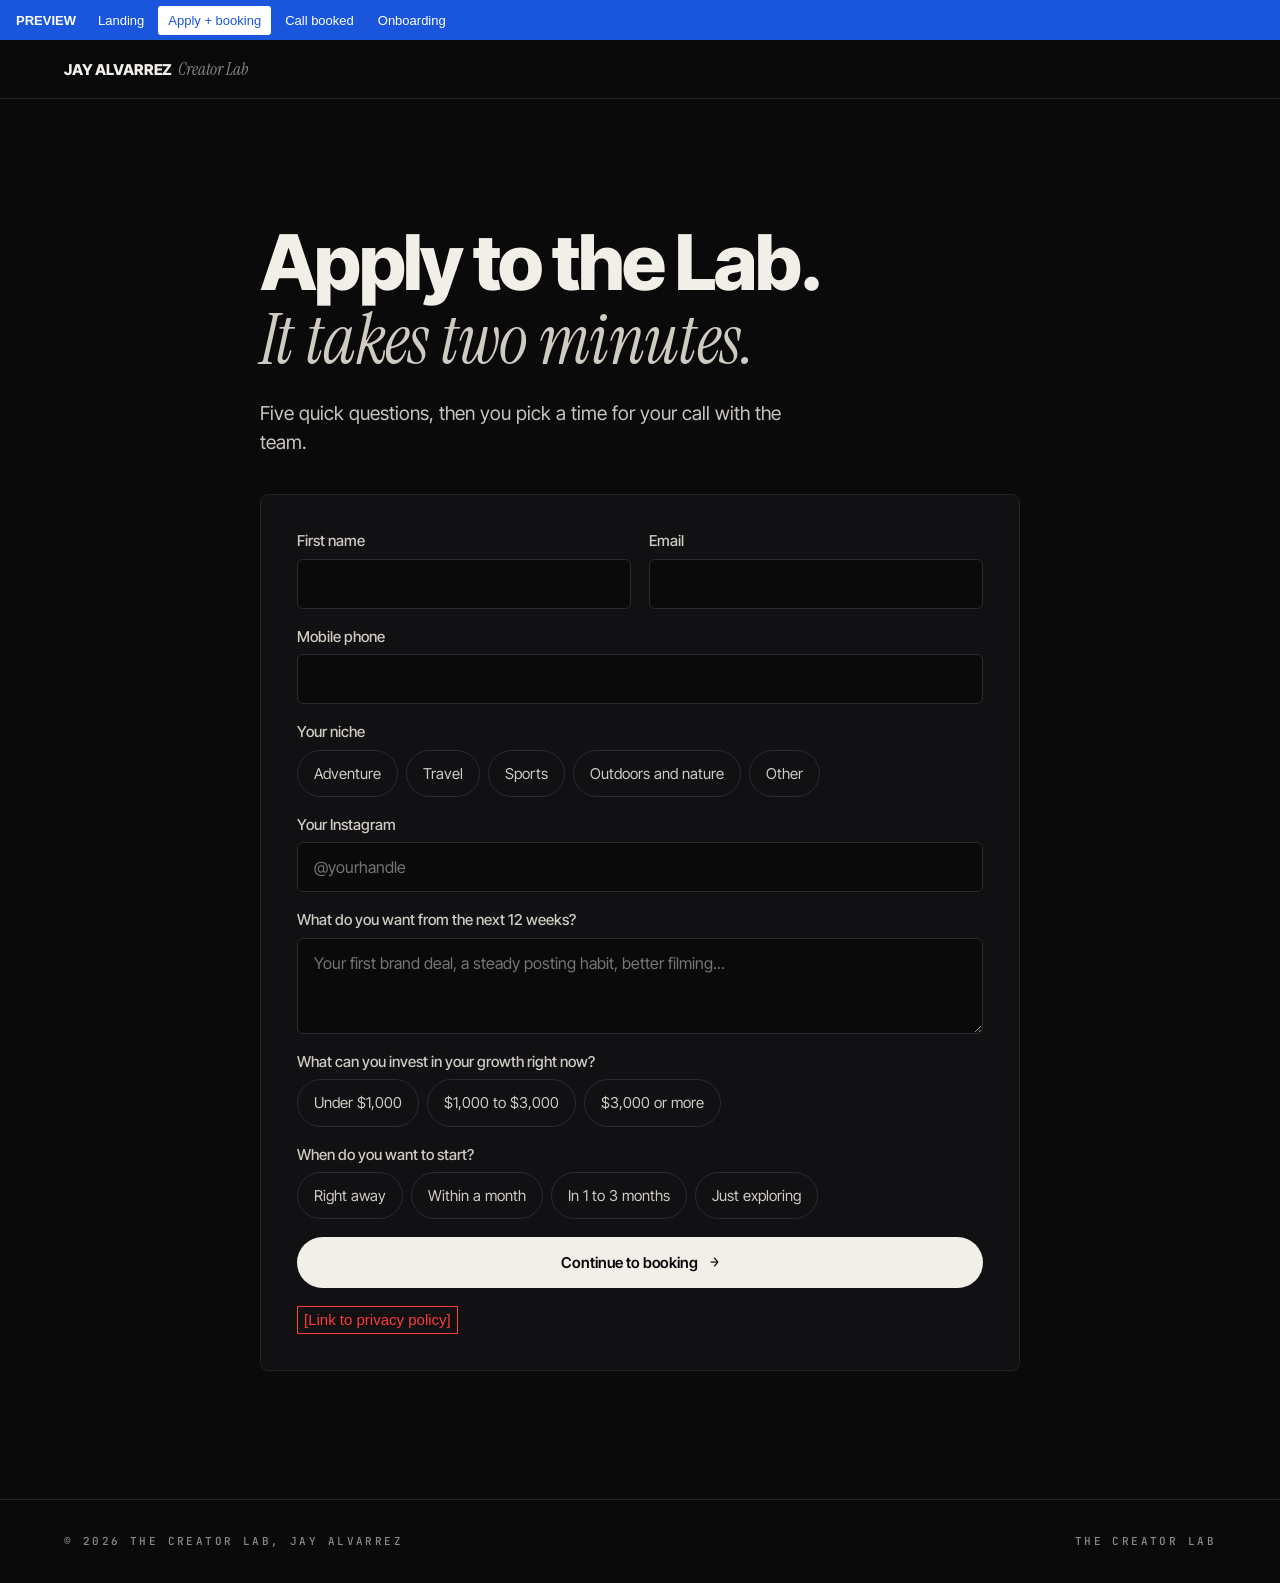
==== apply.html @ c224b02a "Remove stats, eyebrow labels, dot separators and default negations Co-Authored-By: Claude Opus 5.5 <" ====
<!doctype html>
<html lang="en">
<head>
<meta charset="utf-8">
<meta name="viewport" content="width=device-width, initial-scale=1">
<title>Apply to the Creator Lab</title>
<meta name="description" content="Apply to the Creator Lab, Jay Alvarrez's 12-week coached program, and book your call.">
<link rel="preconnect" href="https://fonts.googleapis.com">
<link rel="preconnect" href="https://fonts.gstatic.com" crossorigin>
<link href="https://fonts.googleapis.com/css2?family=Inter+Tight:wght@400;500;600;800&family=Instrument+Serif:ital@0;1&family=JetBrains+Mono:wght@400;500&display=swap" rel="stylesheet">
<link rel="stylesheet" href="styles.css">
</head>
<body>

<nav><a href="index.html" class="brand">JAY ALVARREZ<span>Creator Lab</span></a></nav>

<section style="border:0">
  <div class="narrow">

    <div id="step1">
      <h1>Apply to the Lab.<span class="it">It takes two minutes.</span></h1>
      <p class="lead" style="margin:24px 0 36px">Five quick questions, then you pick a time for your call with the team.</p>
      <!-- TODO GoHighLevel: replace with the GHL survey/form. On submit, GHL should show its calendar (step 2). -->
      <form class="form" id="app">
        <div class="row2">
          <label class="field"><span>First name</span><input name="first_name" required autocomplete="given-name"></label>
          <label class="field"><span>Email</span><input type="email" name="email" required autocomplete="email"></label>
        </div>
        <label class="field"><span>Mobile phone</span><input type="tel" name="phone" required autocomplete="tel"></label>
        <div class="field"><span>Your niche</span>
          <div class="choices">
            <label><input type="radio" name="niche" value="adventure" required><span>Adventure</span></label>
            <label><input type="radio" name="niche" value="travel"><span>Travel</span></label>
            <label><input type="radio" name="niche" value="sports"><span>Sports</span></label>
            <label><input type="radio" name="niche" value="outdoors"><span>Outdoors and nature</span></label>
            <label><input type="radio" name="niche" value="other"><span>Other</span></label>
          </div>
        </div>
        <label class="field"><span>Your Instagram</span><input name="instagram" required placeholder="@yourhandle"></label>
        <label class="field"><span>What do you want from the next 12 weeks?</span><textarea name="goal" required placeholder="Your first brand deal, a steady posting habit, better filming..."></textarea></label>
        <div class="field"><span>What can you invest in your growth right now?</span>
          <div class="choices">
            <!-- ponytail: ranges are placeholders, set them once the Lab price is final -->
            <label><input type="radio" name="budget" value="under-1000" required><span>Under $1,000</span></label>
            <label><input type="radio" name="budget" value="1000-3000"><span>$1,000 to $3,000</span></label>
            <label><input type="radio" name="budget" value="3000-plus"><span>$3,000 or more</span></label>
          </div>
        </div>
        <div class="field"><span>When do you want to start?</span>
          <div class="choices">
            <label><input type="radio" name="start" value="now" required><span>Right away</span></label>
            <label><input type="radio" name="start" value="month"><span>Within a month</span></label>
            <label><input type="radio" name="start" value="later"><span>In 1 to 3 months</span></label>
            <label><input type="radio" name="start" value="exploring"><span>Just exploring</span></label>
          </div>
        </div>
        <button class="btn solid wide" type="submit">Continue to booking <span class="arr">→</span></button>
        <p class="fine"><span class="ph-text">[Link to privacy policy]</span></p>
      </form>
    </div>

    <div id="step2" hidden>
      <h1>Pick a time.<span class="it">We'll see if the Lab fits.</span></h1>
      <p class="lead" style="margin:24px 0 36px">A short call with the team about your content and your goals.</p>
      <!-- TODO GoHighLevel: embed the GHL calendar here, set to redirect to booked.html after booking. -->
      <div class="ph video">[GoHighLevel booking calendar goes here]</div>
      <p class="fine" style="margin-top:20px"><a class="btn ghost" href="booked.html" style="padding:10px 16px;font-size:13px">[Preview only] Simulate a booking</a></p>
    </div>
  </div>
</section>

<footer>
  <span class="label">© 2026 The Creator Lab, Jay Alvarrez</span>
  <a class="label" href="index.html">The Creator Lab</a>
</footer>

<script>
document.getElementById('app').addEventListener('submit',e=>{
  e.preventDefault();
  document.getElementById('step1').hidden=true;
  document.getElementById('step2').hidden=false;
  scrollTo(0,0);
});
</script>
<script src="preview.js"></script>
</body>
</html>
---- styles.css ----
/* Shared styles for the funnel pages. The landing (index.html) keeps its own inline copy. */
:root{
  --bg:#0a0a0b; --bg2:#111113; --ink:#f2efe9; --mute:#8c8a86; --line:#232326; --sky:#7cc4e4;
  --sans:"Inter Tight",system-ui,sans-serif; --serif:"Instrument Serif",Georgia,serif; --mono:"JetBrains Mono",ui-monospace,monospace;
  --pad:clamp(20px,5vw,72px);
}
*{box-sizing:border-box;margin:0;padding:0}
body{background:var(--bg);color:var(--ink);font:400 17px/1.55 var(--sans);-webkit-font-smoothing:antialiased;overflow-x:hidden}
img{display:block;width:100%;height:100%;object-fit:cover}
a{color:inherit;text-decoration:none}

.label{font:500 11px/1 var(--mono);letter-spacing:.22em;text-transform:uppercase;color:var(--mute)}
.label b{color:var(--sky);font-weight:500}
h1,h2,h3{font-family:var(--sans);font-weight:800;letter-spacing:-.035em;line-height:.95}
h1{font-size:clamp(44px,6vw,96px)}
h2{font-size:clamp(34px,4.6vw,64px)}
h3{font-size:22px;letter-spacing:-.02em;line-height:1.15;font-weight:600}
.it{display:block;font-family:var(--serif);font-style:italic;font-weight:400;letter-spacing:-.01em;color:#cfcac2}
h1 .it,h2 .it{font-size:.9em;line-height:1;margin-top:.08em}
.lead{font-size:clamp(17px,1.5vw,20px);color:#c9c5be;max-width:48ch}
.mute{color:var(--mute)}
.sky{color:var(--sky)}

section{padding:clamp(72px,10vw,128px) var(--pad);border-top:1px solid var(--line)}
.wrap{max-width:1180px;margin:0 auto}
.narrow{max-width:760px;margin:0 auto}
.head{margin-bottom:clamp(32px,5vw,56px)}

.btn{display:inline-flex;align-items:center;justify-content:center;gap:12px;padding:18px 28px;border-radius:999px;font:600 15px/1 var(--sans);letter-spacing:-.01em;transition:transform .2s,background .2s;border:0;cursor:pointer}
.btn.solid{background:var(--ink);color:var(--bg)}
.btn.solid:hover{transform:translateY(-2px);background:#fff}
.btn.ghost{border:1px solid #3a3a3e;background:none;color:var(--ink)}
.btn.ghost:hover{border-color:var(--ink)}
.btn.wide{width:100%}
.btn .arr{font-family:var(--mono)}
.btns{display:flex;gap:12px;flex-wrap:wrap}

nav{position:sticky;top:0;z-index:20;display:flex;justify-content:space-between;align-items:center;padding:18px var(--pad);background:rgba(10,10,11,.85);backdrop-filter:blur(14px);border-bottom:1px solid var(--line)}
nav .brand{font:800 15px/1 var(--sans);letter-spacing:-.01em}
nav .brand span{font:400 italic 17px var(--serif);color:var(--mute);margin-left:6px}
nav .btn{padding:12px 20px;font-size:14px}

/* split hero: copy left, photo right */
.split{display:grid;grid-template-columns:minmax(0,1.05fr) minmax(0,.95fr);min-height:calc(100svh - 70px);border:0;padding:0}
.split h1{font-size:clamp(40px,4.6vw,76px)}
.split .copy{padding:clamp(48px,7vw,96px) var(--pad);display:flex;flex-direction:column;justify-content:center;gap:28px}
.split .media{position:relative;overflow:hidden}
.split .media::before{content:"";position:absolute;inset:0;background:linear-gradient(90deg,var(--bg) 0%,transparent 35%);z-index:1}
@media (max-width:900px){.split{grid-template-columns:1fr}.split .media{order:-1;height:46svh}.split .media::before{background:linear-gradient(0deg,var(--bg) 0%,transparent 50%)}}

/* forms */
.form{display:grid;gap:18px;background:var(--bg2);border:1px solid var(--line);border-radius:8px;padding:clamp(24px,3vw,36px)}
.field{display:grid;gap:8px}
.field > span{font:500 15px/1.3 var(--sans);color:#cfcac2}
.field input,.field select,.field textarea{width:100%;background:var(--bg);border:1px solid #2c2c30;border-radius:6px;color:var(--ink);font:400 16px var(--sans);padding:14px 16px;outline:none}
.field textarea{min-height:96px;resize:vertical}
.field input:focus,.field select:focus,.field textarea:focus{border-color:var(--sky)}
.choices{display:flex;flex-wrap:wrap;gap:8px}
.choices label{cursor:pointer;position:relative}
.choices input{position:absolute;inset:0;width:100%;height:100%;opacity:0;pointer-events:none;margin:0}
.choices span{display:inline-block;padding:11px 16px;border:1px solid #2c2c30;border-radius:999px;font-size:15px;color:#cfcac2}
.choices input:checked + span{background:#26262a;border-color:var(--ink);color:var(--ink)}
.choices input:focus-visible + span{outline:2px solid var(--sky)}
.check{display:flex;gap:12px;align-items:flex-start;font-size:14px;color:#a9a59f}
.check input{margin-top:4px;accent-color:var(--sky)}
.fine{font-size:13px;color:#6d6b67}
.row2{display:grid;grid-template-columns:1fr 1fr;gap:18px}
@media (max-width:600px){.row2{grid-template-columns:1fr}}

/* placeholder blocks: anything still to collect or wire */
/* deliberately plain so placeholders stand out from the design */
.ph,.ph-text{border:1px solid #ff3b3b;border-radius:0;background:none;color:#ff3b3b;font:400 15px/1.45 Arial,Helvetica,sans-serif!important;font-style:normal!important;letter-spacing:0!important;text-transform:none!important}
.ph{display:block;padding:16px}
.ph-text{display:inline-block;padding:2px 6px}
.video{aspect-ratio:16/9;display:flex;align-items:center;justify-content:center;text-align:center}

.grid3{display:grid;grid-template-columns:repeat(3,1fr);gap:12px}
@media (max-width:900px){.grid3{grid-template-columns:1fr}}
[hidden]{display:none!important}

/* faq */
details{border-top:1px solid var(--line)}
details:last-of-type{border-bottom:1px solid var(--line)}
summary{list-style:none;cursor:pointer;padding:24px 0;display:flex;justify-content:space-between;gap:24px;font:600 19px/1.3 var(--sans);letter-spacing:-.02em}
summary::-webkit-details-marker{display:none}
summary::after{content:"+";font:400 22px var(--mono);color:var(--mute);transition:transform .3s}
details[open] summary::after{transform:rotate(45deg)}
details p{color:#a9a59f;padding:0 0 24px;max-width:60ch}

footer{padding:36px var(--pad);border-top:1px solid var(--line);display:flex;justify-content:space-between;gap:24px;flex-wrap:wrap}
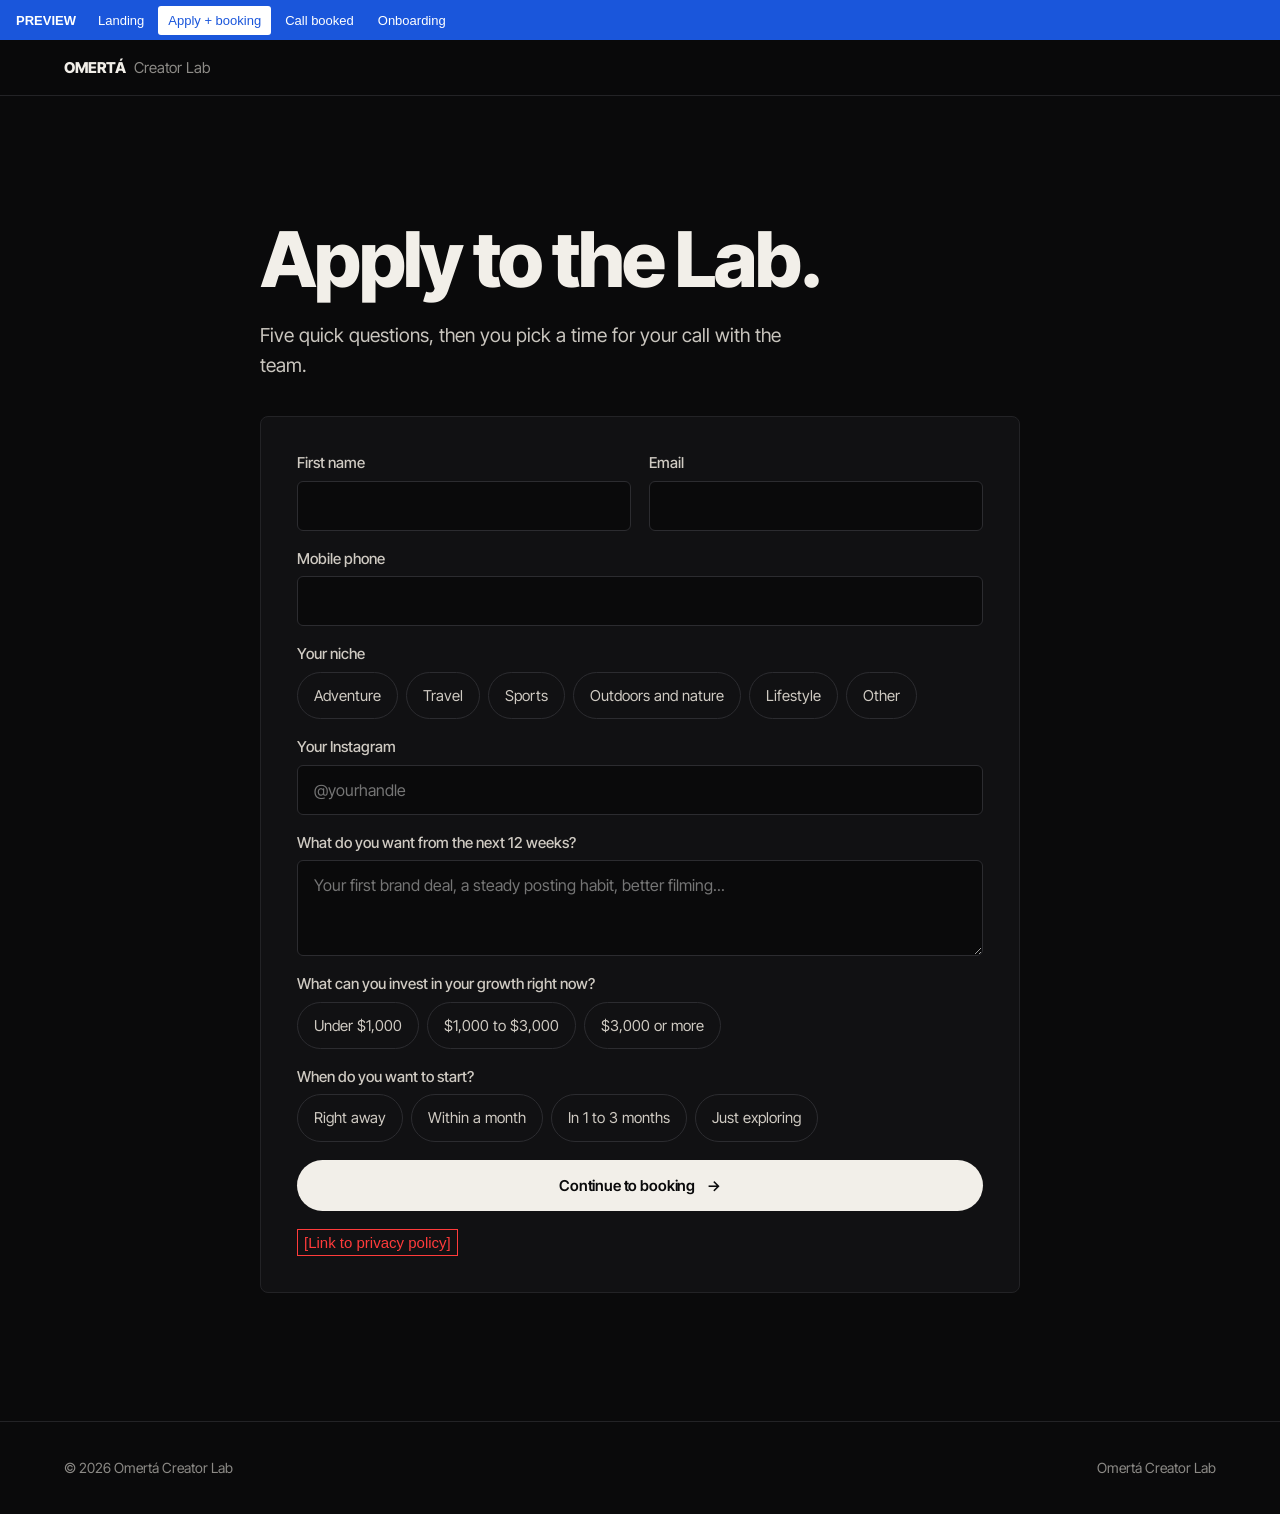
==== commit 3589d950: "Reposition around Omerta: one font, Jay's story timeline, detailed 12 weeks, objection videos on boo" ====
--- a/apply.html
+++ b/apply.html
@@ -3,22 +3,22 @@
 <head>
 <meta charset="utf-8">
 <meta name="viewport" content="width=device-width, initial-scale=1">
-<title>Apply to the Creator Lab</title>
-<meta name="description" content="Apply to the Creator Lab, Jay Alvarrez's 12-week coached program, and book your call.">
+<title>Apply to the Omertá Creator Lab</title>
+<meta name="description" content="Apply to the Creator Lab, the 12-week mentorship by Jay Alvarrez and Omertá, and book your call.">
 <link rel="preconnect" href="https://fonts.googleapis.com">
 <link rel="preconnect" href="https://fonts.gstatic.com" crossorigin>
-<link href="https://fonts.googleapis.com/css2?family=Inter+Tight:wght@400;500;600;800&family=Instrument+Serif:ital@0;1&family=JetBrains+Mono:wght@400;500&display=swap" rel="stylesheet">
+<link href="https://fonts.googleapis.com/css2?family=Inter+Tight:wght@400;500;600;800&display=swap" rel="stylesheet">
 <link rel="stylesheet" href="styles.css">
 </head>
 <body>
 
-<nav><a href="index.html" class="brand">JAY ALVARREZ<span>Creator Lab</span></a></nav>
+<nav><a href="index.html" class="brand">OMERTÁ<span>Creator Lab</span></a></nav>
 
 <section style="border:0">
   <div class="narrow">
 
     <div id="step1">
-      <h1>Apply to the Lab.<span class="it">It takes two minutes.</span></h1>
+      <h1>Apply to the Lab.</h1>
       <p class="lead" style="margin:24px 0 36px">Five quick questions, then you pick a time for your call with the team.</p>
       <!-- TODO GoHighLevel: replace with the GHL survey/form. On submit, GHL should show its calendar (step 2). -->
       <form class="form" id="app">
@@ -33,6 +33,7 @@
             <label><input type="radio" name="niche" value="travel"><span>Travel</span></label>
             <label><input type="radio" name="niche" value="sports"><span>Sports</span></label>
             <label><input type="radio" name="niche" value="outdoors"><span>Outdoors and nature</span></label>
+            <label><input type="radio" name="niche" value="lifestyle"><span>Lifestyle</span></label>
             <label><input type="radio" name="niche" value="other"><span>Other</span></label>
           </div>
         </div>
@@ -60,7 +61,7 @@
     </div>
 
     <div id="step2" hidden>
-      <h1>Pick a time.<span class="it">We'll see if the Lab fits.</span></h1>
+      <h1>Pick a time for your call.</h1>
       <p class="lead" style="margin:24px 0 36px">A short call with the team about your content and your goals.</p>
       <!-- TODO GoHighLevel: embed the GHL calendar here, set to redirect to booked.html after booking. -->
       <div class="ph video">[GoHighLevel booking calendar goes here]</div>
@@ -70,8 +71,8 @@
 </section>
 
 <footer>
-  <span class="label">© 2026 The Creator Lab, Jay Alvarrez</span>
-  <a class="label" href="index.html">The Creator Lab</a>
+  <span class="label">© 2026 Omertá Creator Lab</span>
+  <a class="label" href="index.html">Omertá Creator Lab</a>
 </footer>
 
 <script>
--- a/styles.css
+++ b/styles.css
@@ -1,7 +1,7 @@
 /* Shared styles for the funnel pages. The landing (index.html) keeps its own inline copy. */
 :root{
   --bg:#0a0a0b; --bg2:#111113; --ink:#f2efe9; --mute:#8c8a86; --line:#232326; --sky:#7cc4e4;
-  --sans:"Inter Tight",system-ui,sans-serif; --serif:"Instrument Serif",Georgia,serif; --mono:"JetBrains Mono",ui-monospace,monospace;
+  --sans:"Inter Tight",system-ui,sans-serif; --serif:var(--sans); --mono:var(--sans);
   --pad:clamp(20px,5vw,72px);
 }
 *{box-sizing:border-box;margin:0;padding:0}
@@ -9,13 +9,13 @@
 img{display:block;width:100%;height:100%;object-fit:cover}
 a{color:inherit;text-decoration:none}
 
-.label{font:500 11px/1 var(--mono);letter-spacing:.22em;text-transform:uppercase;color:var(--mute)}
+.label{font:400 14px/1.4 var(--sans);color:var(--mute)}
 .label b{color:var(--sky);font-weight:500}
 h1,h2,h3{font-family:var(--sans);font-weight:800;letter-spacing:-.035em;line-height:.95}
 h1{font-size:clamp(44px,6vw,96px)}
 h2{font-size:clamp(34px,4.6vw,64px)}
 h3{font-size:22px;letter-spacing:-.02em;line-height:1.15;font-weight:600}
-.it{display:block;font-family:var(--serif);font-style:italic;font-weight:400;letter-spacing:-.01em;color:#cfcac2}
+.it{display:block;font-weight:400;letter-spacing:-.03em;color:#8c8a86}
 h1 .it,h2 .it{font-size:.9em;line-height:1;margin-top:.08em}
 .lead{font-size:clamp(17px,1.5vw,20px);color:#c9c5be;max-width:48ch}
 .mute{color:var(--mute)}
@@ -37,7 +37,7 @@
 
 nav{position:sticky;top:0;z-index:20;display:flex;justify-content:space-between;align-items:center;padding:18px var(--pad);background:rgba(10,10,11,.85);backdrop-filter:blur(14px);border-bottom:1px solid var(--line)}
 nav .brand{font:800 15px/1 var(--sans);letter-spacing:-.01em}
-nav .brand span{font:400 italic 17px var(--serif);color:var(--mute);margin-left:6px}
+nav .brand span{font:400 15px var(--sans);color:var(--mute);margin-left:8px}
 nav .btn{padding:12px 20px;font-size:14px}
 
 /* split hero: copy left, photo right */
@@ -73,6 +73,10 @@
 .ph{display:block;padding:16px}
 .ph-text{display:inline-block;padding:2px 6px}
 .video{aspect-ratio:16/9;display:flex;align-items:center;justify-content:center;text-align:center}
+.vids{display:grid;grid-template-columns:repeat(3,1fr);gap:28px 16px}
+.vids h3{margin-top:14px;font-size:19px}
+@media (max-width:900px){.vids{grid-template-columns:1fr 1fr}}
+@media (max-width:560px){.vids{grid-template-columns:1fr}}
 
 .grid3{display:grid;grid-template-columns:repeat(3,1fr);gap:12px}
 @media (max-width:900px){.grid3{grid-template-columns:1fr}}
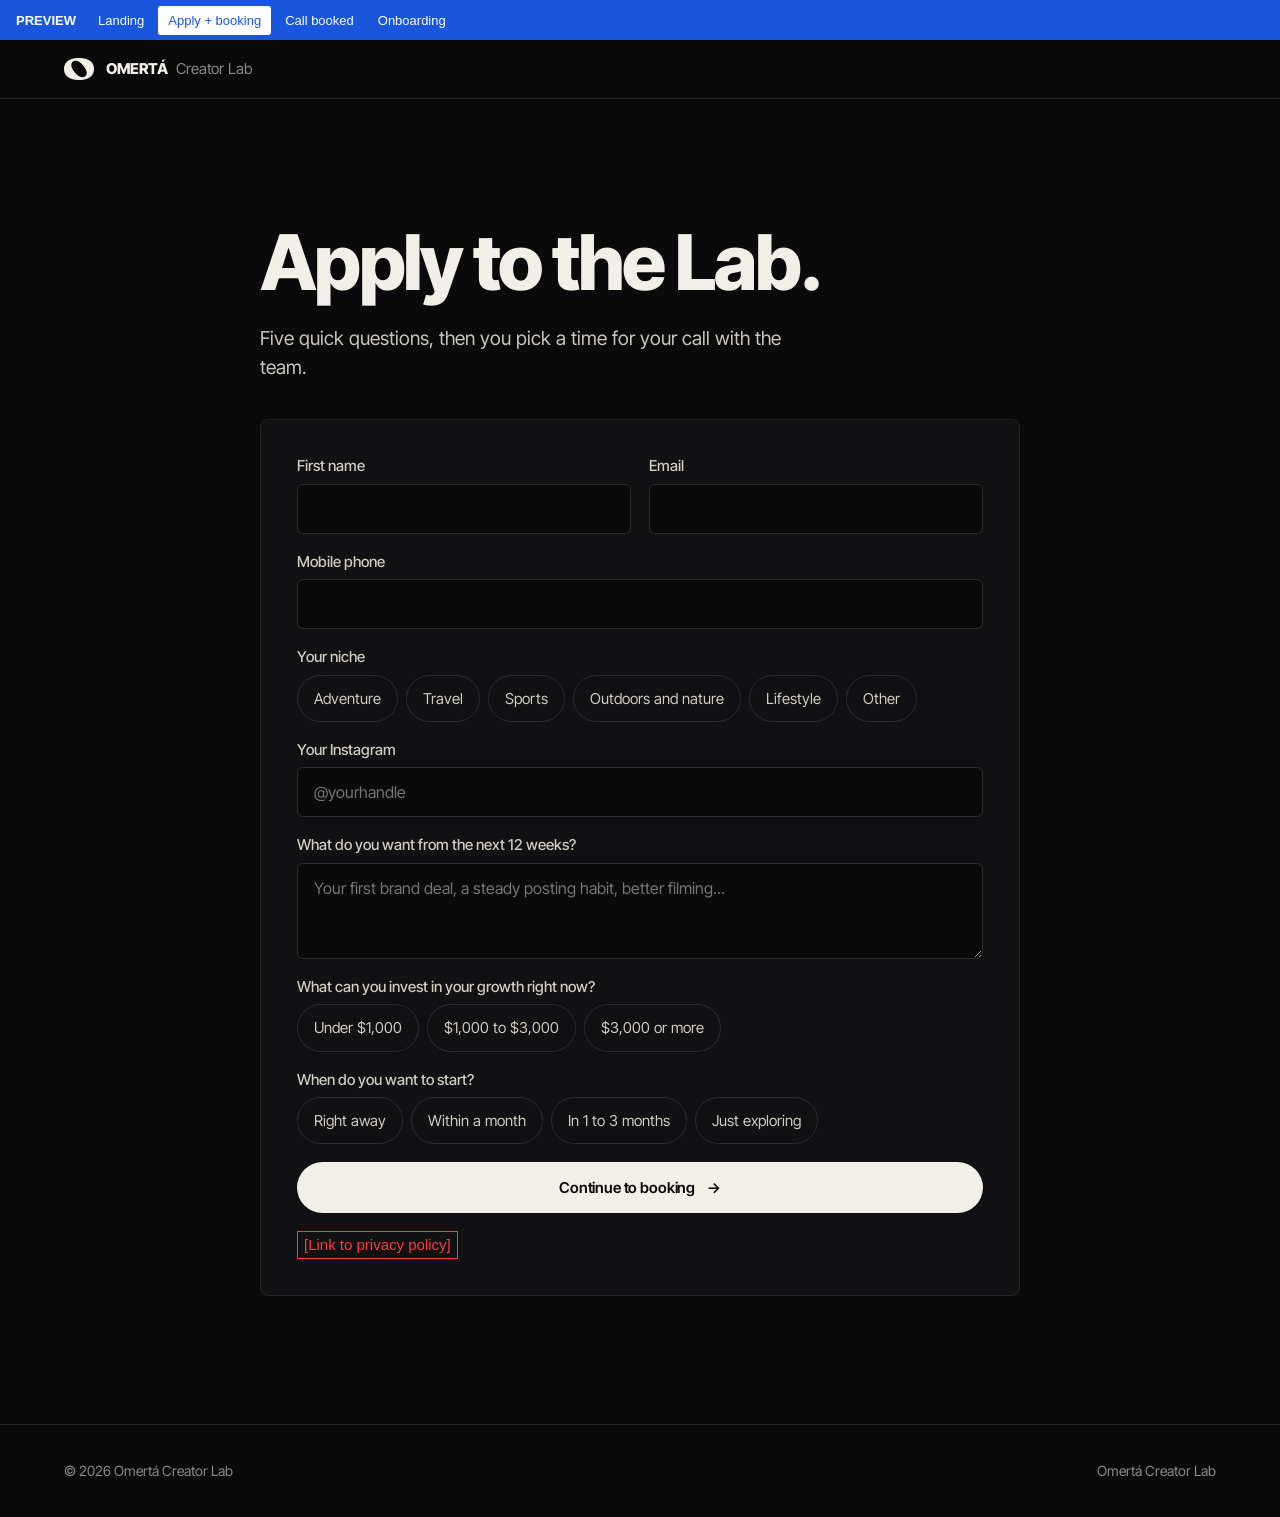
==== commit 8843d1a1: "Add the Omerta O mark to the nav and as favicon Co-Authored-By: Claude Opus 5.5 <noreply@anthropic.c" ====
--- a/apply.html
+++ b/apply.html
@@ -5,6 +5,7 @@
 <meta name="viewport" content="width=device-width, initial-scale=1">
 <title>Apply to the Omertá Creator Lab</title>
 <meta name="description" content="Apply to the Creator Lab, the 12-week mentorship by Jay Alvarrez and Omertá, and book your call.">
+<link rel="icon" type="image/png" href="assets/favicon.png">
 <link rel="preconnect" href="https://fonts.googleapis.com">
 <link rel="preconnect" href="https://fonts.gstatic.com" crossorigin>
 <link href="https://fonts.googleapis.com/css2?family=Inter+Tight:wght@400;500;600;800&display=swap" rel="stylesheet">
@@ -12,7 +13,7 @@
 </head>
 <body>
 
-<nav><a href="index.html" class="brand">OMERTÁ<span>Creator Lab</span></a></nav>
+<nav><a href="index.html" class="brand"><img src="assets/omerta-o.png" alt="" class="mark">OMERTÁ<span>Creator Lab</span></a></nav>
 
 <section style="border:0">
   <div class="narrow">
--- a/styles.css
+++ b/styles.css
@@ -36,7 +36,8 @@
 .btns{display:flex;gap:12px;flex-wrap:wrap}
 
 nav{position:sticky;top:0;z-index:20;display:flex;justify-content:space-between;align-items:center;padding:18px var(--pad);background:rgba(10,10,11,.85);backdrop-filter:blur(14px);border-bottom:1px solid var(--line)}
-nav .brand{font:800 15px/1 var(--sans);letter-spacing:-.01em}
+nav .brand{font:800 15px/1 var(--sans);letter-spacing:-.01em;display:flex;align-items:center}
+nav .brand .mark{width:30px;height:auto;margin-right:12px}
 nav .brand span{font:400 15px var(--sans);color:var(--mute);margin-left:8px}
 nav .btn{padding:12px 20px;font-size:14px}
 
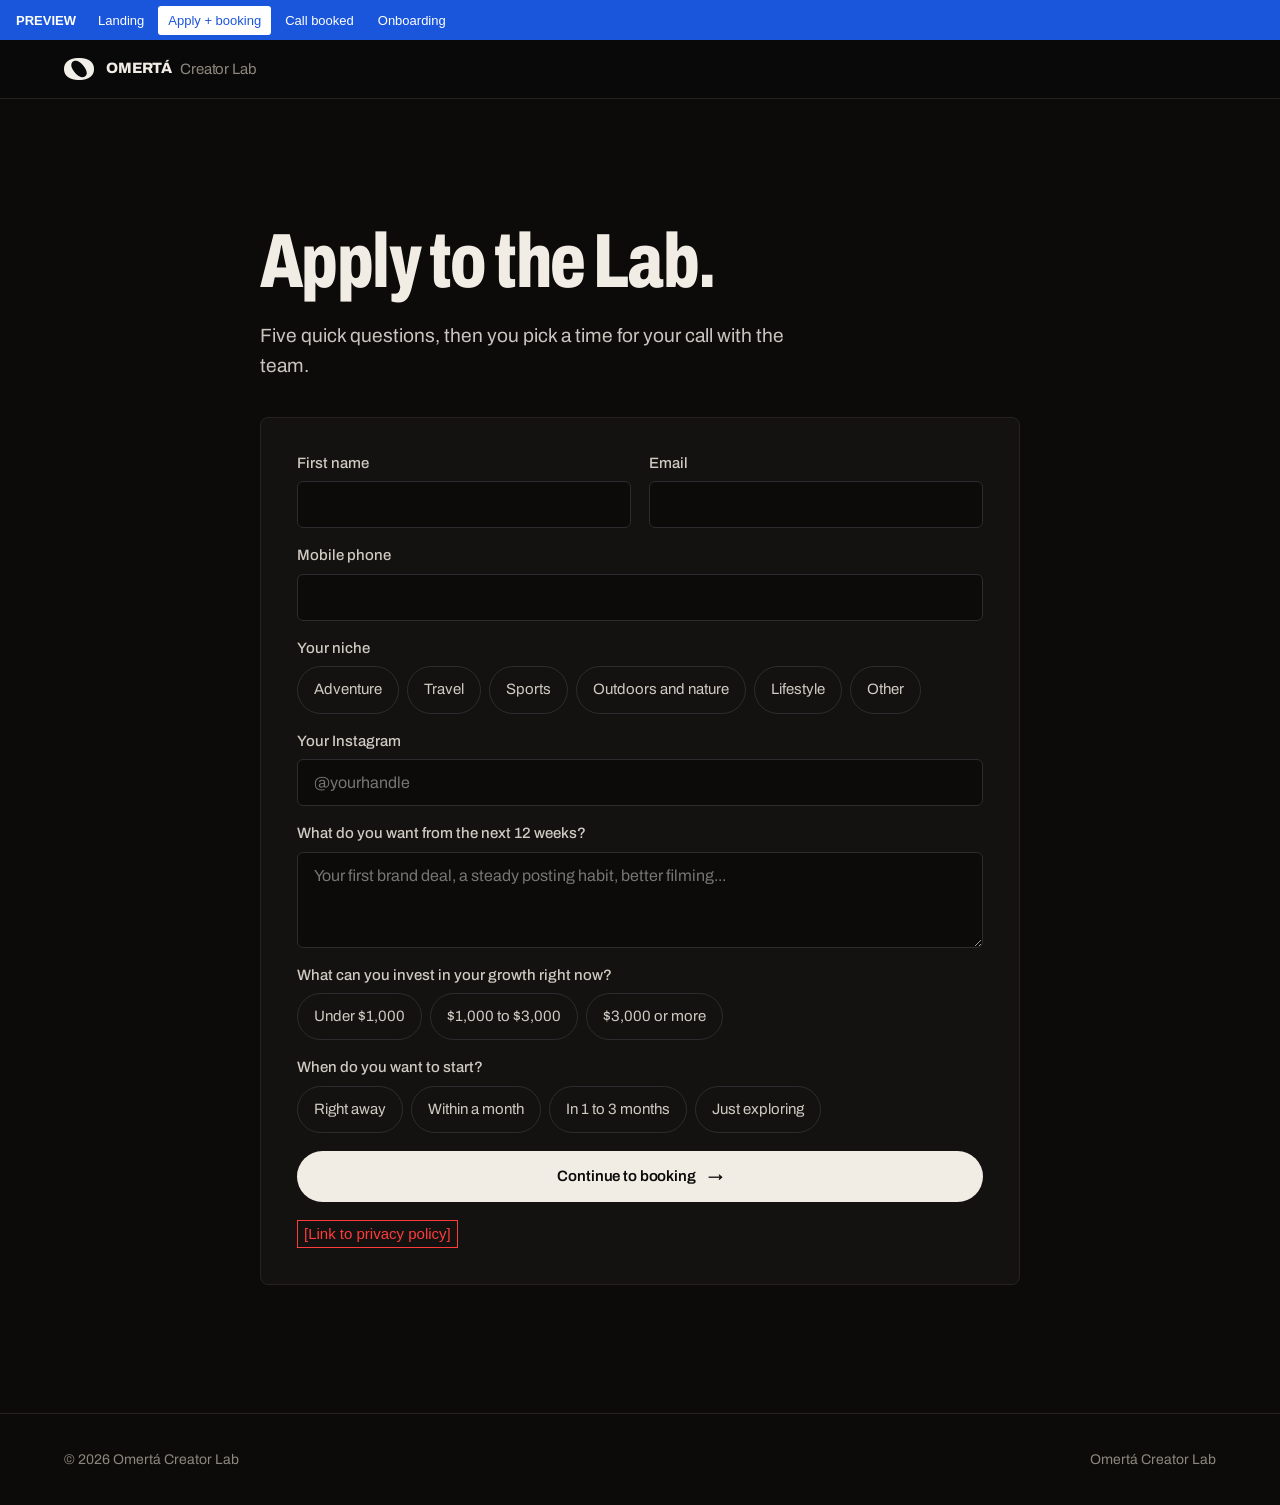
==== commit c5c0f291: "Elevate the landing: Archivo type, Omerta sand palette, full-bleed hero and photo band, asymmetric l" ====
--- a/apply.html
+++ b/apply.html
@@ -8,7 +8,7 @@
 <link rel="icon" type="image/png" href="assets/favicon.png">
 <link rel="preconnect" href="https://fonts.googleapis.com">
 <link rel="preconnect" href="https://fonts.gstatic.com" crossorigin>
-<link href="https://fonts.googleapis.com/css2?family=Inter+Tight:wght@400;500;600;800&display=swap" rel="stylesheet">
+<link href="https://fonts.googleapis.com/css2?family=Archivo:wdth,wght@62..125,300..900&display=swap" rel="stylesheet">
 <link rel="stylesheet" href="styles.css">
 </head>
 <body>
--- a/styles.css
+++ b/styles.css
@@ -1,7 +1,7 @@
 /* Shared styles for the funnel pages. The landing (index.html) keeps its own inline copy. */
 :root{
-  --bg:#0a0a0b; --bg2:#111113; --ink:#f2efe9; --mute:#8c8a86; --line:#232326; --sky:#7cc4e4;
-  --sans:"Inter Tight",system-ui,sans-serif; --serif:var(--sans); --mono:var(--sans);
+  --bg:#0c0b0a; --bg2:#141210; --ink:#f1ece4; --mute:#8d867c; --line:#26231f; --sky:#e2cfb6;
+  --sans:"Archivo",system-ui,sans-serif; --serif:var(--sans); --mono:var(--sans);
   --pad:clamp(20px,5vw,72px);
 }
 *{box-sizing:border-box;margin:0;padding:0}
@@ -11,7 +11,10 @@
 
 .label{font:400 14px/1.4 var(--sans);color:var(--mute)}
 .label b{color:var(--sky);font-weight:500}
-h1,h2,h3{font-family:var(--sans);font-weight:800;letter-spacing:-.035em;line-height:.95}
+h1,h2,h3{font-family:var(--sans);font-stretch:72%;font-weight:800;letter-spacing:-.02em;line-height:.92;text-wrap:balance}
+h3{font-stretch:90%}
+:focus-visible{outline:2px solid var(--sky);outline-offset:4px}
+.btn:active{transform:scale(.98)}
 h1{font-size:clamp(44px,6vw,96px)}
 h2{font-size:clamp(34px,4.6vw,64px)}
 h3{font-size:22px;letter-spacing:-.02em;line-height:1.15;font-weight:600}
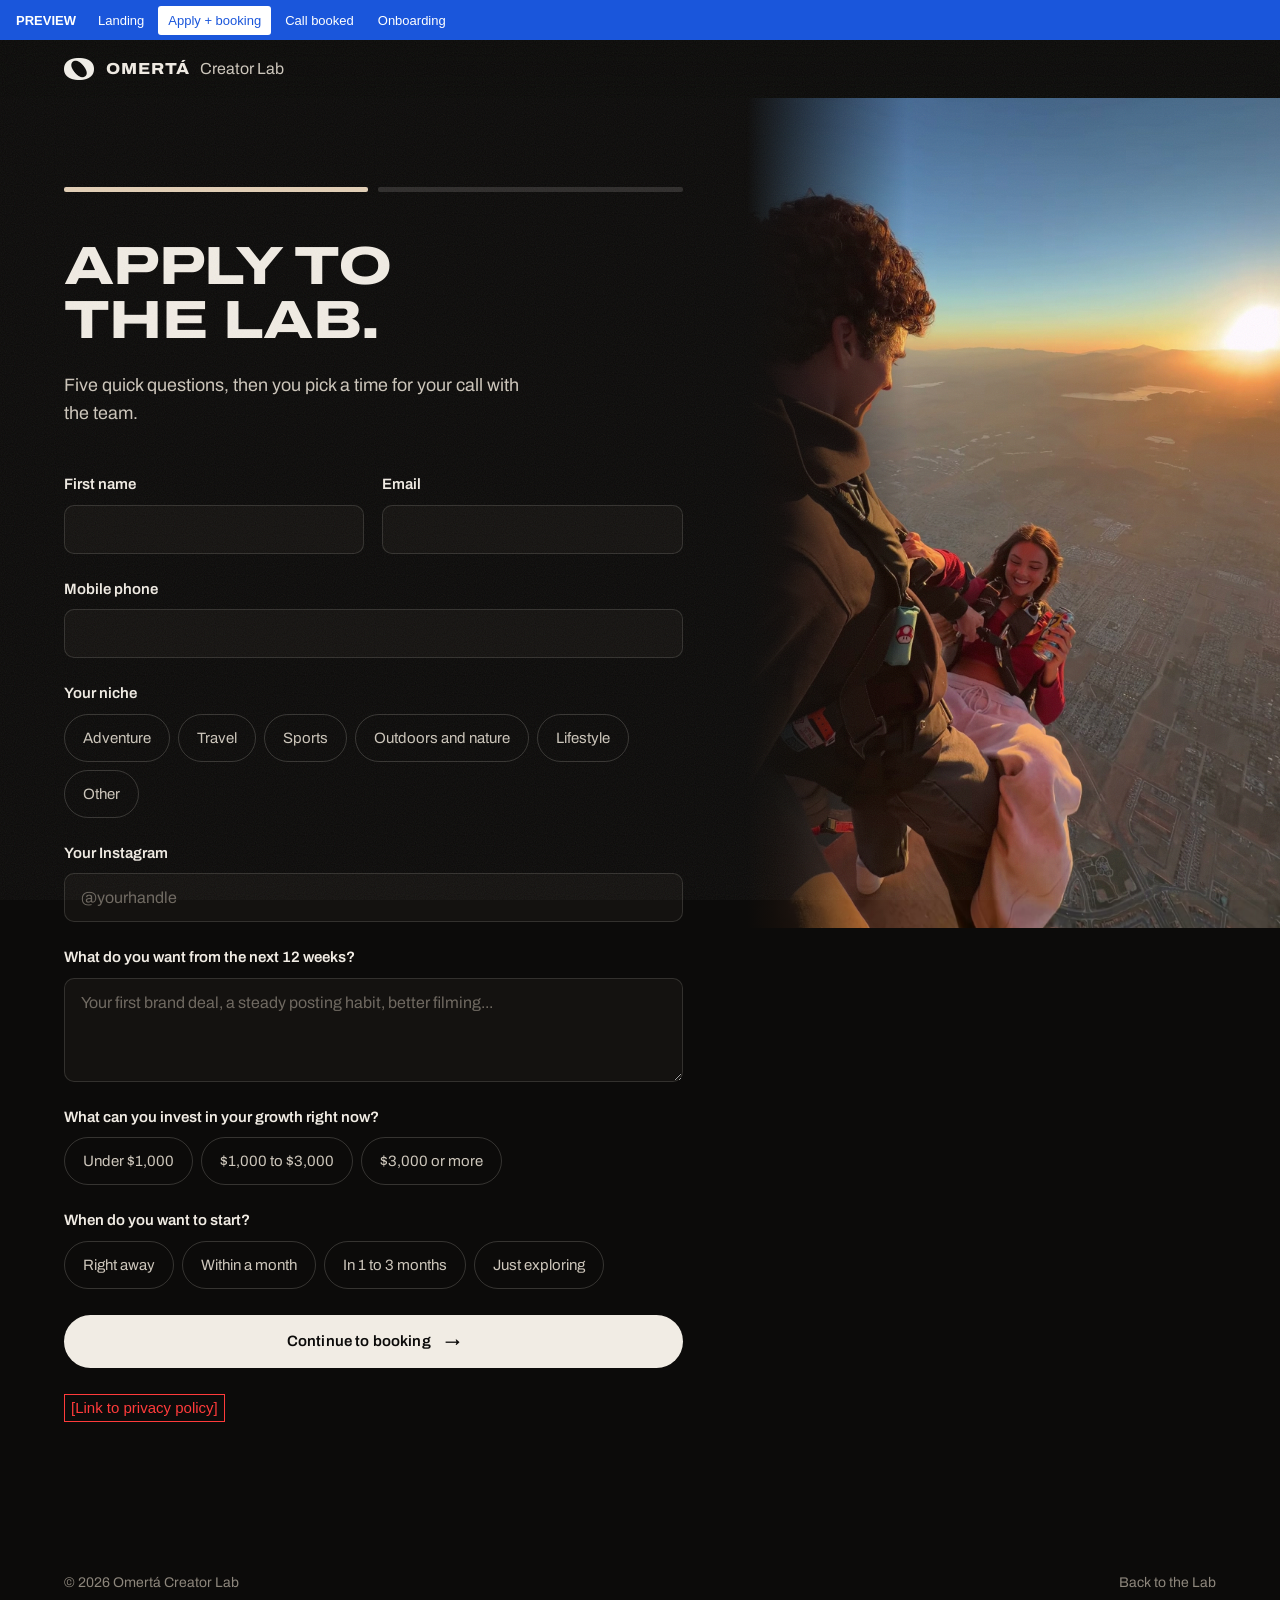
==== commit ef060c2e: "Bring apply, booked and onboarding pages in line with the landing look Co-Authored-By: Claude Opus 5" ====
--- a/apply.html
+++ b/apply.html
@@ -15,12 +15,13 @@
 
 <nav><a href="index.html" class="brand"><img src="assets/omerta-o.png" alt="" class="mark">OMERTÁ<span>Creator Lab</span></a></nav>
 
-<section style="border:0">
-  <div class="narrow">
+<main class="page">
+  <div class="pane">
+    <div class="steps" aria-hidden="true"><i class="on"></i><i id="s2"></i></div>
 
     <div id="step1">
       <h1>Apply to the Lab.</h1>
-      <p class="lead" style="margin:24px 0 36px">Five quick questions, then you pick a time for your call with the team.</p>
+      <p class="lead" style="margin-top:24px">Five quick questions, then you pick a time for your call with the team.</p>
       <!-- TODO GoHighLevel: replace with the GHL survey/form. On submit, GHL should show its calendar (step 2). -->
       <form class="form" id="app">
         <div class="row2">
@@ -63,17 +64,18 @@
 
     <div id="step2" hidden>
       <h1>Pick a time for your call.</h1>
-      <p class="lead" style="margin:24px 0 36px">A short call with the team about your content and your goals.</p>
+      <p class="lead" style="margin:24px 0 40px">A short call with the team about your content and your goals.</p>
       <!-- TODO GoHighLevel: embed the GHL calendar here, set to redirect to booked.html after booking. -->
       <div class="ph video">[GoHighLevel booking calendar goes here]</div>
       <p class="fine" style="margin-top:20px"><a class="btn ghost" href="booked.html" style="padding:10px 16px;font-size:13px">[Preview only] Simulate a booking</a></p>
     </div>
   </div>
-</section>
+  <figure class="side"><img src="assets/balloon-sunrise.jpg" alt="Sunrise from the edge of a hot-air balloon" style="object-position:50% 55%"></figure>
+</main>
 
 <footer>
   <span class="label">© 2026 Omertá Creator Lab</span>
-  <a class="label" href="index.html">Omertá Creator Lab</a>
+  <a class="label" href="index.html">Back to the Lab</a>
 </footer>
 
 <script>
@@ -81,6 +83,7 @@
   e.preventDefault();
   document.getElementById('step1').hidden=true;
   document.getElementById('step2').hidden=false;
+  document.getElementById('s2').classList.add('on');
   scrollTo(0,0);
 });
 </script>
--- a/styles.css
+++ b/styles.css
@@ -1,98 +1,129 @@
-/* Shared styles for the funnel pages. The landing (index.html) keeps its own inline copy. */
+/* Shared styles for the funnel pages. Same system as the landing (index.html keeps its own inline copy). */
 :root{
-  --bg:#0c0b0a; --bg2:#141210; --ink:#f1ece4; --mute:#8d867c; --line:#26231f; --sky:#e2cfb6;
+  --bg:#0c0b0a; --bg2:#141210; --ink:#f1ece4; --soft:#cdc6bb; --mute:#8d867c; --line:rgba(241,236,228,.1); --sand:#e2cfb6; --sky:var(--sand);
   --sans:"Archivo",system-ui,sans-serif; --serif:var(--sans); --mono:var(--sans);
-  --pad:clamp(20px,5vw,72px);
+  --pad:clamp(20px,5vw,80px);
+  --ease:cubic-bezier(.2,.7,.2,1);
 }
 *{box-sizing:border-box;margin:0;padding:0}
-body{background:var(--bg);color:var(--ink);font:400 17px/1.55 var(--sans);-webkit-font-smoothing:antialiased;overflow-x:hidden}
+html{scroll-behavior:smooth}
+body{background:var(--bg);color:var(--ink);font:400 17px/1.6 var(--sans);-webkit-font-smoothing:antialiased;overflow-x:hidden}
 img{display:block;width:100%;height:100%;object-fit:cover}
 a{color:inherit;text-decoration:none}
+:focus-visible{outline:2px solid var(--sand);outline-offset:4px;border-radius:4px}
+[hidden]{display:none!important}
 
+/* film grain, very light, same as the landing */
+body::after{content:"";position:fixed;inset:0;z-index:30;pointer-events:none;opacity:.07;background-image:url("data:image/svg+xml,%3Csvg xmlns='http://www.w3.org/2000/svg' width='160' height='160'%3E%3Cfilter id='n'%3E%3CfeTurbulence type='fractalNoise' baseFrequency='.9' numOctaves='2' stitchTiles='stitch'/%3E%3C/filter%3E%3Crect width='100%25' height='100%25' filter='url(%23n)'/%3E%3C/svg%3E")}
+
+/* type: wide uppercase headlines like Omerta's posts */
+h1,h2,h3{font-family:var(--sans);font-weight:800;line-height:1;text-wrap:balance}
+h1,h2{font-stretch:125%;text-transform:uppercase;letter-spacing:-.01em}
+h1{font-size:clamp(32px,4.2vw,64px)}
+h2{font-size:clamp(26px,3vw,44px);line-height:1.04}
+h3{font-size:20px;line-height:1.2;font-weight:700}
+p{text-wrap:pretty}
 .label{font:400 14px/1.4 var(--sans);color:var(--mute)}
-.label b{color:var(--sky);font-weight:500}
-h1,h2,h3{font-family:var(--sans);font-stretch:72%;font-weight:800;letter-spacing:-.02em;line-height:.92;text-wrap:balance}
-h3{font-stretch:90%}
-:focus-visible{outline:2px solid var(--sky);outline-offset:4px}
+.lead{font-size:clamp(17px,1.4vw,20px);line-height:1.55;color:var(--soft);max-width:46ch}
+.mute{color:var(--mute)}
+.sand,.sky{color:var(--sand)}
+
+section{padding:clamp(72px,10vw,140px) var(--pad);position:relative}
+.wrap{max-width:1360px;margin:0 auto}
+.narrow{max-width:720px;margin:0 auto}
+.head{margin-bottom:clamp(36px,5vw,64px)}
+
+/* buttons */
+.btn{display:inline-flex;align-items:center;justify-content:center;gap:14px;padding:19px 30px;border-radius:999px;font:600 15px/1 var(--sans);letter-spacing:.01em;transition:transform .25s var(--ease),background .25s,color .25s,border-color .25s;border:0;cursor:pointer}
+.btn.solid{background:var(--ink);color:var(--bg)}
+.btn.solid:hover{background:var(--sand);transform:translateY(-2px)}
+.btn.ghost{border:1px solid rgba(241,236,228,.25);background:none;color:var(--ink)}
+.btn.ghost:hover{border-color:var(--ink)}
 .btn:active{transform:scale(.98)}
-h1{font-size:clamp(44px,6vw,96px)}
-h2{font-size:clamp(34px,4.6vw,64px)}
-h3{font-size:22px;letter-spacing:-.02em;line-height:1.15;font-weight:600}
-.it{display:block;font-weight:400;letter-spacing:-.03em;color:#8c8a86}
-h1 .it,h2 .it{font-size:.9em;line-height:1;margin-top:.08em}
-.lead{font-size:clamp(17px,1.5vw,20px);color:#c9c5be;max-width:48ch}
-.mute{color:var(--mute)}
-.sky{color:var(--sky)}
-
-section{padding:clamp(72px,10vw,128px) var(--pad);border-top:1px solid var(--line)}
-.wrap{max-width:1180px;margin:0 auto}
-.narrow{max-width:760px;margin:0 auto}
-.head{margin-bottom:clamp(32px,5vw,56px)}
-
-.btn{display:inline-flex;align-items:center;justify-content:center;gap:12px;padding:18px 28px;border-radius:999px;font:600 15px/1 var(--sans);letter-spacing:-.01em;transition:transform .2s,background .2s;border:0;cursor:pointer}
-.btn.solid{background:var(--ink);color:var(--bg)}
-.btn.solid:hover{transform:translateY(-2px);background:#fff}
-.btn.ghost{border:1px solid #3a3a3e;background:none;color:var(--ink)}
-.btn.ghost:hover{border-color:var(--ink)}
 .btn.wide{width:100%}
-.btn .arr{font-family:var(--mono)}
+.btn .arr{transition:transform .25s var(--ease)}
+.btn:hover .arr{transform:translateX(4px)}
 .btns{display:flex;gap:12px;flex-wrap:wrap}
 
-nav{position:sticky;top:0;z-index:20;display:flex;justify-content:space-between;align-items:center;padding:18px var(--pad);background:rgba(10,10,11,.85);backdrop-filter:blur(14px);border-bottom:1px solid var(--line)}
-nav .brand{font:800 15px/1 var(--sans);letter-spacing:-.01em;display:flex;align-items:center}
+/* nav */
+nav{position:sticky;top:0;z-index:20;display:flex;justify-content:space-between;align-items:center;padding:18px max(var(--pad),calc((100% - 1360px) / 2));background:rgba(12,11,10,.82);backdrop-filter:blur(16px)}
+nav .brand{display:flex;align-items:center;font:800 16px/1 var(--sans);font-stretch:110%;letter-spacing:.06em}
 nav .brand .mark{width:30px;height:auto;margin-right:12px}
-nav .brand span{font:400 15px var(--sans);color:var(--mute);margin-left:8px}
-nav .btn{padding:12px 20px;font-size:14px}
+nav .brand span{font-weight:400;font-stretch:100%;letter-spacing:0;color:var(--soft);margin-left:10px}
+nav .btn{padding:13px 22px;font-size:14px}
 
-/* split hero: copy left, photo right */
-.split{display:grid;grid-template-columns:minmax(0,1.05fr) minmax(0,.95fr);min-height:calc(100svh - 70px);border:0;padding:0}
-.split h1{font-size:clamp(40px,4.6vw,76px)}
-.split .copy{padding:clamp(48px,7vw,96px) var(--pad);display:flex;flex-direction:column;justify-content:center;gap:28px}
-.split .media{position:relative;overflow:hidden}
-.split .media::before{content:"";position:absolute;inset:0;background:linear-gradient(90deg,var(--bg) 0%,transparent 35%);z-index:1}
-@media (max-width:900px){.split{grid-template-columns:1fr}.split .media{order:-1;height:46svh}.split .media::before{background:linear-gradient(0deg,var(--bg) 0%,transparent 50%)}}
+/* page with a photo: content left, photo pinned on the right */
+.page{display:grid;grid-template-columns:minmax(0,7fr) minmax(0,5fr);min-height:calc(100dvh - 70px)}
+.page .pane{padding:clamp(48px,7vw,104px) var(--pad) clamp(72px,9vw,128px) max(var(--pad),calc((100% - 1360px) / 2))}
+.page .pane > *{max-width:640px}
+.page .side{position:sticky;top:70px;height:calc(100dvh - 70px);overflow:hidden}
+.page .side::before{content:"";position:absolute;inset:0;background:linear-gradient(90deg,var(--bg) 0%,rgba(12,11,10,0) 30%);z-index:1}
+@media (max-width:900px){
+  .page{grid-template-columns:1fr}
+  .page .side{order:-1;position:relative;top:0;height:34svh}
+  .page .side::before{background:linear-gradient(0deg,var(--bg) 0%,rgba(12,11,10,0) 60%)}
+  .page .pane{padding-top:8px}
+}
 
-/* forms */
-.form{display:grid;gap:18px;background:var(--bg2);border:1px solid var(--line);border-radius:8px;padding:clamp(24px,3vw,36px)}
-.field{display:grid;gap:8px}
-.field > span{font:500 15px/1.3 var(--sans);color:#cfcac2}
-.field input,.field select,.field textarea{width:100%;background:var(--bg);border:1px solid #2c2c30;border-radius:6px;color:var(--ink);font:400 16px var(--sans);padding:14px 16px;outline:none}
-.field textarea{min-height:96px;resize:vertical}
-.field input:focus,.field select:focus,.field textarea:focus{border-color:var(--sky)}
+/* steps on the apply page */
+.steps{display:flex;gap:10px;margin-bottom:clamp(32px,4vw,48px);max-width:320px}
+.steps i{flex:1;height:5px;border-radius:2px;background:rgba(241,236,228,.15)}
+.steps i.on{background:var(--sand)}
+
+/* forms: no box, fields sit on the page */
+.form{display:grid;gap:26px;margin-top:clamp(32px,4vw,48px)}
+.field{display:grid;gap:10px}
+.field > span{font:600 15px/1.3 var(--sans);color:var(--ink)}
+.field input,.field select,.field textarea{width:100%;background:var(--bg2);border:1px solid rgba(241,236,228,.14);border-radius:10px;color:var(--ink);font:400 16px var(--sans);padding:15px 16px;outline:none;transition:border-color .2s}
+.field input::placeholder,.field textarea::placeholder{color:#6f6961}
+.field textarea{min-height:104px;resize:vertical}
+.field input:hover,.field textarea:hover{border-color:rgba(241,236,228,.28)}
+.field input:focus,.field select:focus,.field textarea:focus{border-color:var(--sand)}
 .choices{display:flex;flex-wrap:wrap;gap:8px}
 .choices label{cursor:pointer;position:relative}
 .choices input{position:absolute;inset:0;width:100%;height:100%;opacity:0;pointer-events:none;margin:0}
-.choices span{display:inline-block;padding:11px 16px;border:1px solid #2c2c30;border-radius:999px;font-size:15px;color:#cfcac2}
-.choices input:checked + span{background:#26262a;border-color:var(--ink);color:var(--ink)}
-.choices input:focus-visible + span{outline:2px solid var(--sky)}
-.check{display:flex;gap:12px;align-items:flex-start;font-size:14px;color:#a9a59f}
-.check input{margin-top:4px;accent-color:var(--sky)}
-.fine{font-size:13px;color:#6d6b67}
-.row2{display:grid;grid-template-columns:1fr 1fr;gap:18px}
+.choices span{display:inline-block;padding:11px 18px;border:1px solid rgba(241,236,228,.18);border-radius:999px;font-size:15px;color:var(--soft);transition:border-color .2s,background .2s,color .2s}
+.choices label:hover span{border-color:rgba(241,236,228,.4)}
+.choices input:checked + span{background:var(--sand);border-color:var(--sand);color:var(--bg);font-weight:600}
+.choices input:focus-visible + span{outline:2px solid var(--sand);outline-offset:3px}
+.check{display:flex;gap:12px;align-items:flex-start;font-size:14px;color:var(--mute)}
+.check input{margin-top:4px;accent-color:var(--sand)}
+.fine{font-size:14px;color:var(--mute)}
+.row2{display:grid;grid-template-columns:1fr 1fr;gap:26px 18px}
 @media (max-width:600px){.row2{grid-template-columns:1fr}}
 
 /* placeholder blocks: anything still to collect or wire */
 /* deliberately plain so placeholders stand out from the design */
-.ph,.ph-text{border:1px solid #ff3b3b;border-radius:0;background:none;color:#ff3b3b;font:400 15px/1.45 Arial,Helvetica,sans-serif!important;font-style:normal!important;letter-spacing:0!important;text-transform:none!important}
+.ph,.ph-text{border:1px solid #ff3b3b;border-radius:0;background:none;color:#ff3b3b;font:400 15px/1.45 Arial,Helvetica,sans-serif!important;font-style:normal!important;font-stretch:100%!important;letter-spacing:0!important;text-transform:none!important}
 .ph{display:block;padding:16px}
 .ph-text{display:inline-block;padding:2px 6px}
 .video{aspect-ratio:16/9;display:flex;align-items:center;justify-content:center;text-align:center}
-.vids{display:grid;grid-template-columns:repeat(3,1fr);gap:28px 16px}
-.vids h3{margin-top:14px;font-size:19px}
+.vids{display:grid;grid-template-columns:repeat(3,1fr);gap:40px 16px}
+.vids h3{margin-top:16px}
 @media (max-width:900px){.vids{grid-template-columns:1fr 1fr}}
 @media (max-width:560px){.vids{grid-template-columns:1fr}}
 
-.grid3{display:grid;grid-template-columns:repeat(3,1fr);gap:12px}
+.grid3{display:grid;grid-template-columns:repeat(3,1fr);gap:14px}
 @media (max-width:900px){.grid3{grid-template-columns:1fr}}
-[hidden]{display:none!important}
+
+/* booked: photo header */
+.top{position:relative;padding:clamp(120px,16vw,220px) var(--pad) clamp(40px,5vw,64px);overflow:hidden}
+.top > img{position:absolute;inset:0}
+.top::after{content:"";position:absolute;inset:0;background:linear-gradient(0deg,var(--bg) 2%,rgba(12,11,10,.55) 55%,rgba(12,11,10,.25))}
+.top .wrap{position:relative;z-index:1}
+.top .lead{margin-top:20px}
 
 /* faq */
-details{border-top:1px solid var(--line)}
-details:last-of-type{border-bottom:1px solid var(--line)}
-summary{list-style:none;cursor:pointer;padding:24px 0;display:flex;justify-content:space-between;gap:24px;font:600 19px/1.3 var(--sans);letter-spacing:-.02em}
+.faq{display:grid;grid-template-columns:minmax(0,5fr) minmax(0,7fr);gap:40px clamp(40px,6vw,96px);align-items:start}
+@media (max-width:900px){.faq{grid-template-columns:1fr}}
+details{border-bottom:1px solid var(--line)}
+summary{list-style:none;cursor:pointer;padding:24px 0;display:flex;justify-content:space-between;gap:24px;font-weight:600;font-size:19px;line-height:1.3;transition:color .2s}
+summary:hover{color:var(--sand)}
 summary::-webkit-details-marker{display:none}
-summary::after{content:"+";font:400 22px var(--mono);color:var(--mute);transition:transform .3s}
+summary::after{content:"+";font-weight:300;font-size:26px;line-height:1;color:var(--mute);transition:transform .3s var(--ease)}
 details[open] summary::after{transform:rotate(45deg)}
-details p{color:#a9a59f;padding:0 0 24px;max-width:60ch}
+details p{color:var(--soft);padding:0 0 26px;max-width:60ch}
 
-footer{padding:36px var(--pad);border-top:1px solid var(--line);display:flex;justify-content:space-between;gap:24px;flex-wrap:wrap}
+footer{padding:36px max(var(--pad),calc((100% - 1360px) / 2));display:flex;justify-content:space-between;gap:24px;flex-wrap:wrap;color:var(--mute);font-size:14px}
+footer .label{font-size:14px}
+footer a:hover{color:var(--ink)}
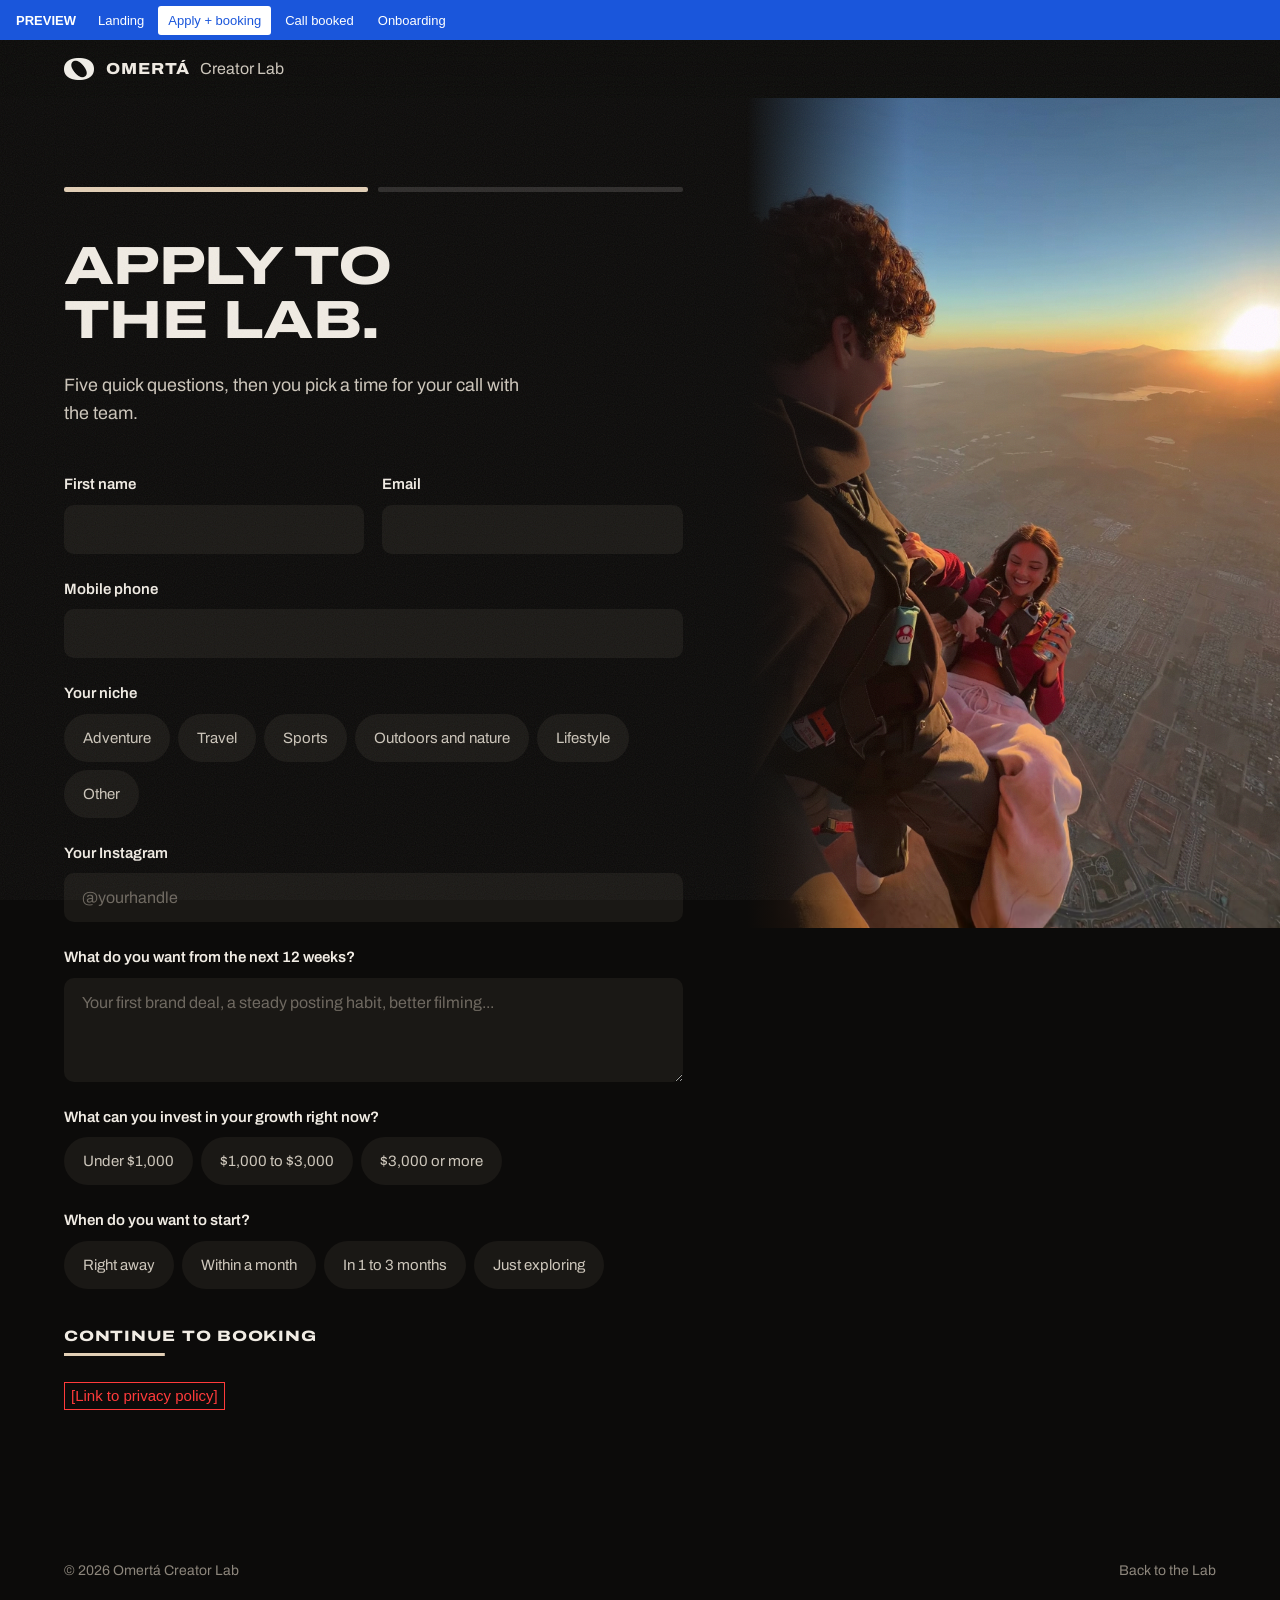
==== commit da10e472: "Buttons: editorial link style (wide caps, sand bar that stretches on hover), no pills or arrows Co-A" ====
--- a/apply.html
+++ b/apply.html
@@ -57,7 +57,7 @@
             <label><input type="radio" name="start" value="exploring"><span>Just exploring</span></label>
           </div>
         </div>
-        <button class="btn solid wide" type="submit">Continue to booking <span class="arr">→</span></button>
+        <button class="btn solid wide" type="submit">Continue to booking</button>
         <p class="fine"><span class="ph-text">[Link to privacy policy]</span></p>
       </form>
     </div>
@@ -67,7 +67,7 @@
       <p class="lead" style="margin:24px 0 40px">A short call with the team about your content and your goals.</p>
       <!-- TODO GoHighLevel: embed the GHL calendar here, set to redirect to booked.html after booking. -->
       <div class="ph video">[GoHighLevel booking calendar goes here]</div>
-      <p class="fine" style="margin-top:20px"><a class="btn ghost" href="booked.html" style="padding:10px 16px;font-size:13px">[Preview only] Simulate a booking</a></p>
+      <p class="fine" style="margin-top:20px"><a class="btn ghost" href="booked.html">[Preview only] Simulate a booking</a></p>
     </div>
   </div>
   <figure class="side"><img src="assets/balloon-sunrise.jpg" alt="Sunrise from the edge of a hot-air balloon" style="object-position:50% 55%"></figure>
--- a/styles.css
+++ b/styles.css
@@ -33,24 +33,23 @@
 .narrow{max-width:720px;margin:0 auto}
 .head{margin-bottom:clamp(36px,5vw,64px)}
 
-/* buttons */
-.btn{display:inline-flex;align-items:center;justify-content:center;gap:14px;padding:19px 30px;border-radius:999px;font:600 15px/1 var(--sans);letter-spacing:.01em;transition:transform .25s var(--ease),background .25s,color .25s,border-color .25s;border:0;cursor:pointer}
-.btn.solid{background:var(--ink);color:var(--bg)}
-.btn.solid:hover{background:var(--sand);transform:translateY(-2px)}
-.btn.ghost{border:1px solid rgba(241,236,228,.25);background:none;color:var(--ink)}
-.btn.ghost:hover{border-color:var(--ink)}
-.btn:active{transform:scale(.98)}
-.btn.wide{width:100%}
-.btn .arr{transition:transform .25s var(--ease)}
-.btn:hover .arr{transform:translateX(4px)}
-.btns{display:flex;gap:12px;flex-wrap:wrap}
+/* buttons: editorial link, wide caps with a sand bar that stretches on hover */
+.btn{display:inline-block;padding:6px 0 12px;border:0;border-radius:0;background:linear-gradient(var(--sand),var(--sand)) 0 100%/40% 3px no-repeat;color:var(--ink);font:800 15px/1 var(--sans);font-stretch:125%;text-transform:uppercase;letter-spacing:.05em;cursor:pointer;transition:background-size .35s var(--ease),color .2s}
+.btn:hover{background-size:100% 3px}
+.btn:active{opacity:.75}
+.link{display:inline-block;padding:6px 0 12px;background:linear-gradient(var(--sand),var(--sand)) 0 100%/0 3px no-repeat;font:800 12px/1 var(--sans);font-stretch:125%;text-transform:uppercase;letter-spacing:.06em;color:var(--soft);transition:background-size .35s var(--ease),color .2s}
+.link:hover{background-size:100% 3px;color:var(--ink)}
+.btn.ghost{background-size:0 3px;color:var(--soft)}
+.btn.ghost:hover{background-size:100% 3px;color:var(--ink)}
+.btn.wide{margin-top:8px;justify-self:start;text-align:left}
+.btns{display:flex;gap:28px;flex-wrap:wrap;align-items:center}
 
 /* nav */
 nav{position:sticky;top:0;z-index:20;display:flex;justify-content:space-between;align-items:center;padding:18px max(var(--pad),calc((100% - 1360px) / 2));background:rgba(12,11,10,.82);backdrop-filter:blur(16px)}
 nav .brand{display:flex;align-items:center;font:800 16px/1 var(--sans);font-stretch:110%;letter-spacing:.06em}
 nav .brand .mark{width:30px;height:auto;margin-right:12px}
 nav .brand span{font-weight:400;font-stretch:100%;letter-spacing:0;color:var(--soft);margin-left:10px}
-nav .btn{padding:13px 22px;font-size:14px}
+nav .btn{font-size:12px;padding:8px 0 8px}
 
 /* page with a photo: content left, photo pinned on the right */
 .page{display:grid;grid-template-columns:minmax(0,7fr) minmax(0,5fr);min-height:calc(100dvh - 70px)}
@@ -74,17 +73,17 @@
 .form{display:grid;gap:26px;margin-top:clamp(32px,4vw,48px)}
 .field{display:grid;gap:10px}
 .field > span{font:600 15px/1.3 var(--sans);color:var(--ink)}
-.field input,.field select,.field textarea{width:100%;background:var(--bg2);border:1px solid rgba(241,236,228,.14);border-radius:10px;color:var(--ink);font:400 16px var(--sans);padding:15px 16px;outline:none;transition:border-color .2s}
+.field input,.field select,.field textarea{width:100%;background:#1a1815;border:0;border-radius:10px;color:var(--ink);font:400 16px var(--sans);padding:16px 18px;outline:none;transition:background .2s}
 .field input::placeholder,.field textarea::placeholder{color:#6f6961}
 .field textarea{min-height:104px;resize:vertical}
-.field input:hover,.field textarea:hover{border-color:rgba(241,236,228,.28)}
-.field input:focus,.field select:focus,.field textarea:focus{border-color:var(--sand)}
+.field input:hover,.field textarea:hover{background:#201d19}
+.field input:focus,.field select:focus,.field textarea:focus{background:#27231e}
 .choices{display:flex;flex-wrap:wrap;gap:8px}
 .choices label{cursor:pointer;position:relative}
 .choices input{position:absolute;inset:0;width:100%;height:100%;opacity:0;pointer-events:none;margin:0}
-.choices span{display:inline-block;padding:11px 18px;border:1px solid rgba(241,236,228,.18);border-radius:999px;font-size:15px;color:var(--soft);transition:border-color .2s,background .2s,color .2s}
-.choices label:hover span{border-color:rgba(241,236,228,.4)}
-.choices input:checked + span{background:var(--sand);border-color:var(--sand);color:var(--bg);font-weight:600}
+.choices span{display:inline-block;padding:12px 19px;background:#1a1815;border-radius:999px;font-size:15px;color:var(--soft);transition:background .2s,color .2s}
+.choices label:hover span{background:#26231e}
+.choices input:checked + span{background:var(--sand);color:var(--bg);font-weight:600}
 .choices input:focus-visible + span{outline:2px solid var(--sand);outline-offset:3px}
 .check{display:flex;gap:12px;align-items:flex-start;font-size:14px;color:var(--mute)}
 .check input{margin-top:4px;accent-color:var(--sand)}
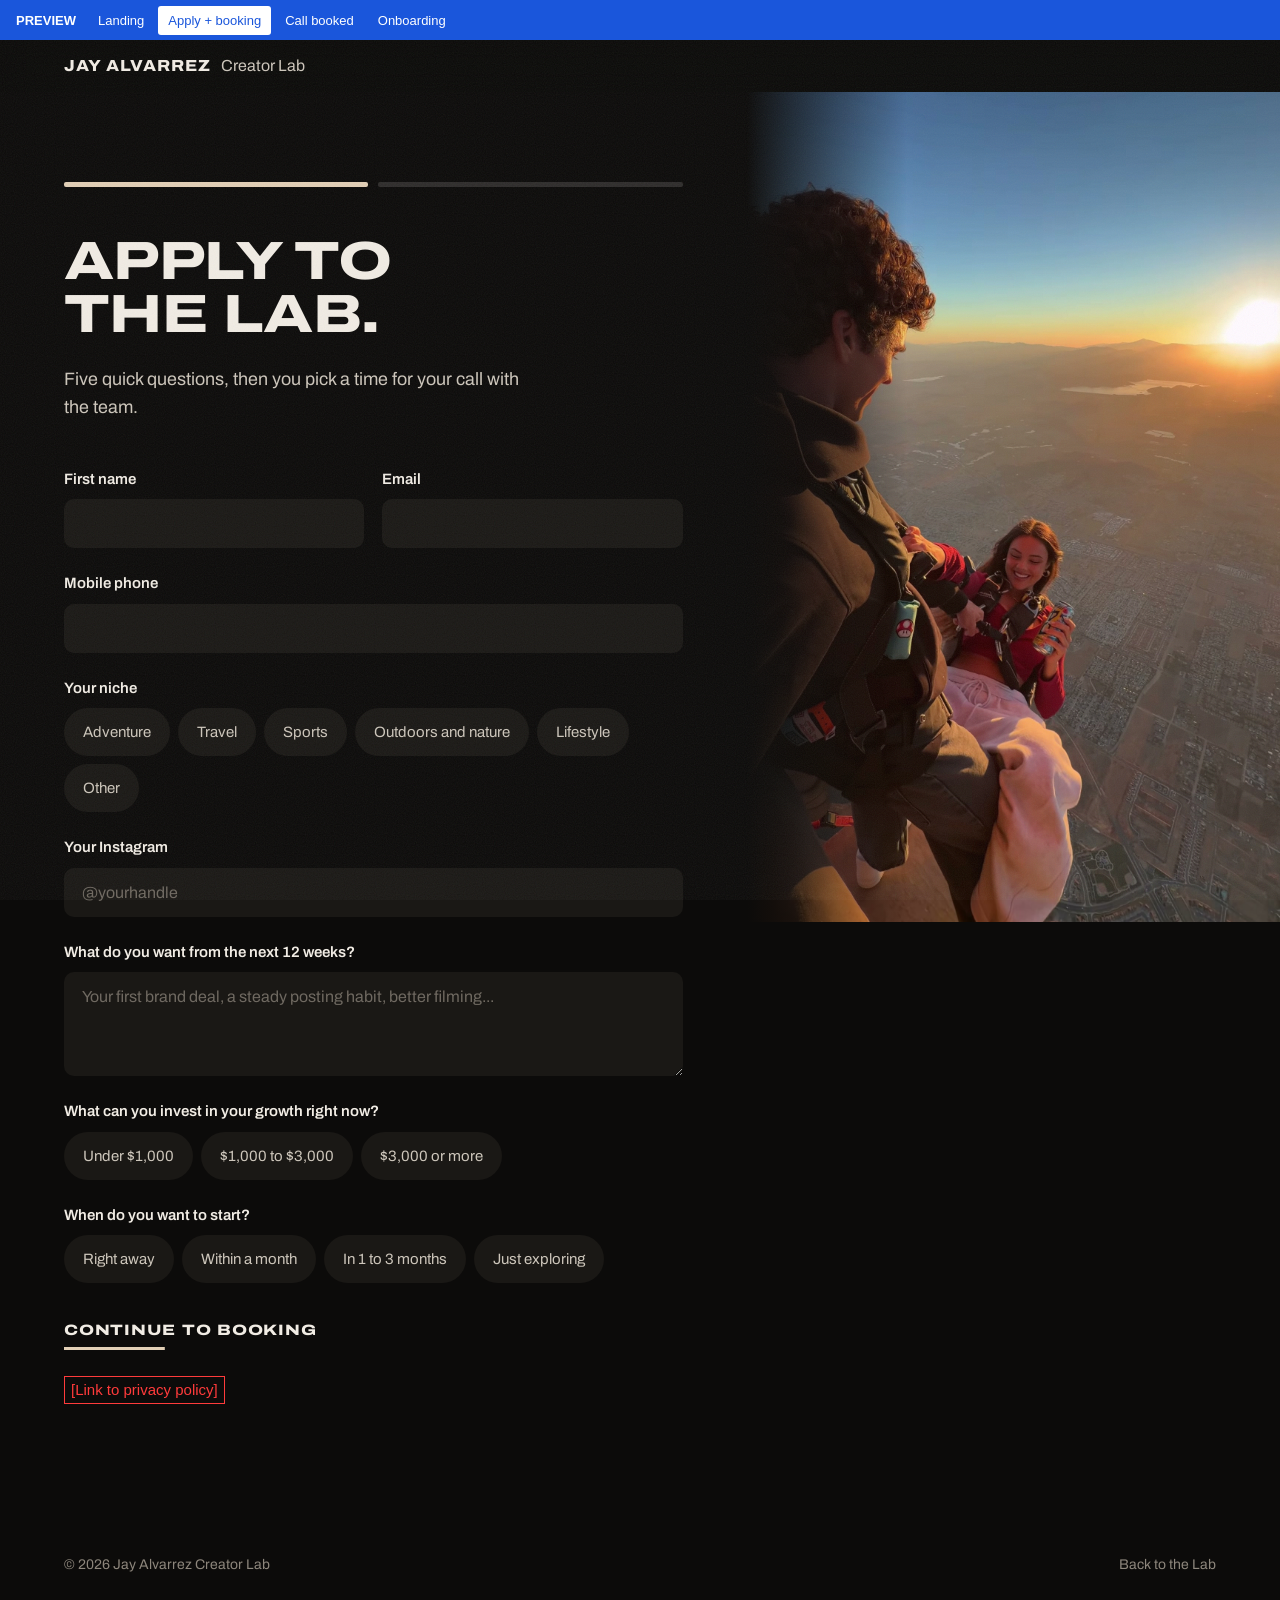
==== commit 08e19179: "Round 3, point 1: rename to Jay Alvarrez Creator Lab, drop the Omertá logo and Instagram link Co-Aut" ====
--- a/apply.html
+++ b/apply.html
@@ -3,8 +3,8 @@
 <head>
 <meta charset="utf-8">
 <meta name="viewport" content="width=device-width, initial-scale=1">
-<title>Apply to the Omertá Creator Lab</title>
-<meta name="description" content="Apply to the Creator Lab, the 12-week mentorship by Jay Alvarrez and Omertá, and book your call.">
+<title>Apply to the Jay Alvarrez Creator Lab</title>
+<meta name="description" content="Apply to the Creator Lab, the 12-week mentorship by Jay Alvarrez and his team, and book your call.">
 <link rel="icon" type="image/png" href="assets/favicon.png">
 <link rel="preconnect" href="https://fonts.googleapis.com">
 <link rel="preconnect" href="https://fonts.gstatic.com" crossorigin>
@@ -13,7 +13,7 @@
 </head>
 <body>
 
-<nav><a href="index.html" class="brand"><img src="assets/omerta-o.png" alt="" class="mark">OMERTÁ<span>Creator Lab</span></a></nav>
+<nav><a href="index.html" class="brand">JAY ALVARREZ<span>Creator Lab</span></a></nav>
 
 <main class="page">
   <div class="pane">
@@ -74,7 +74,7 @@
 </main>
 
 <footer>
-  <span class="label">© 2026 Omertá Creator Lab</span>
+  <span class="label">© 2026 Jay Alvarrez Creator Lab</span>
   <a class="label" href="index.html">Back to the Lab</a>
 </footer>
 
--- a/styles.css
+++ b/styles.css
@@ -47,7 +47,6 @@
 /* nav */
 nav{position:sticky;top:0;z-index:20;display:flex;justify-content:space-between;align-items:center;padding:18px max(var(--pad),calc((100% - 1360px) / 2));background:rgba(12,11,10,.82);backdrop-filter:blur(16px)}
 nav .brand{display:flex;align-items:center;font:800 16px/1 var(--sans);font-stretch:110%;letter-spacing:.06em}
-nav .brand .mark{width:30px;height:auto;margin-right:12px}
 nav .brand span{font-weight:400;font-stretch:100%;letter-spacing:0;color:var(--soft);margin-left:10px}
 nav .btn{font-size:12px;padding:8px 0 8px}
 
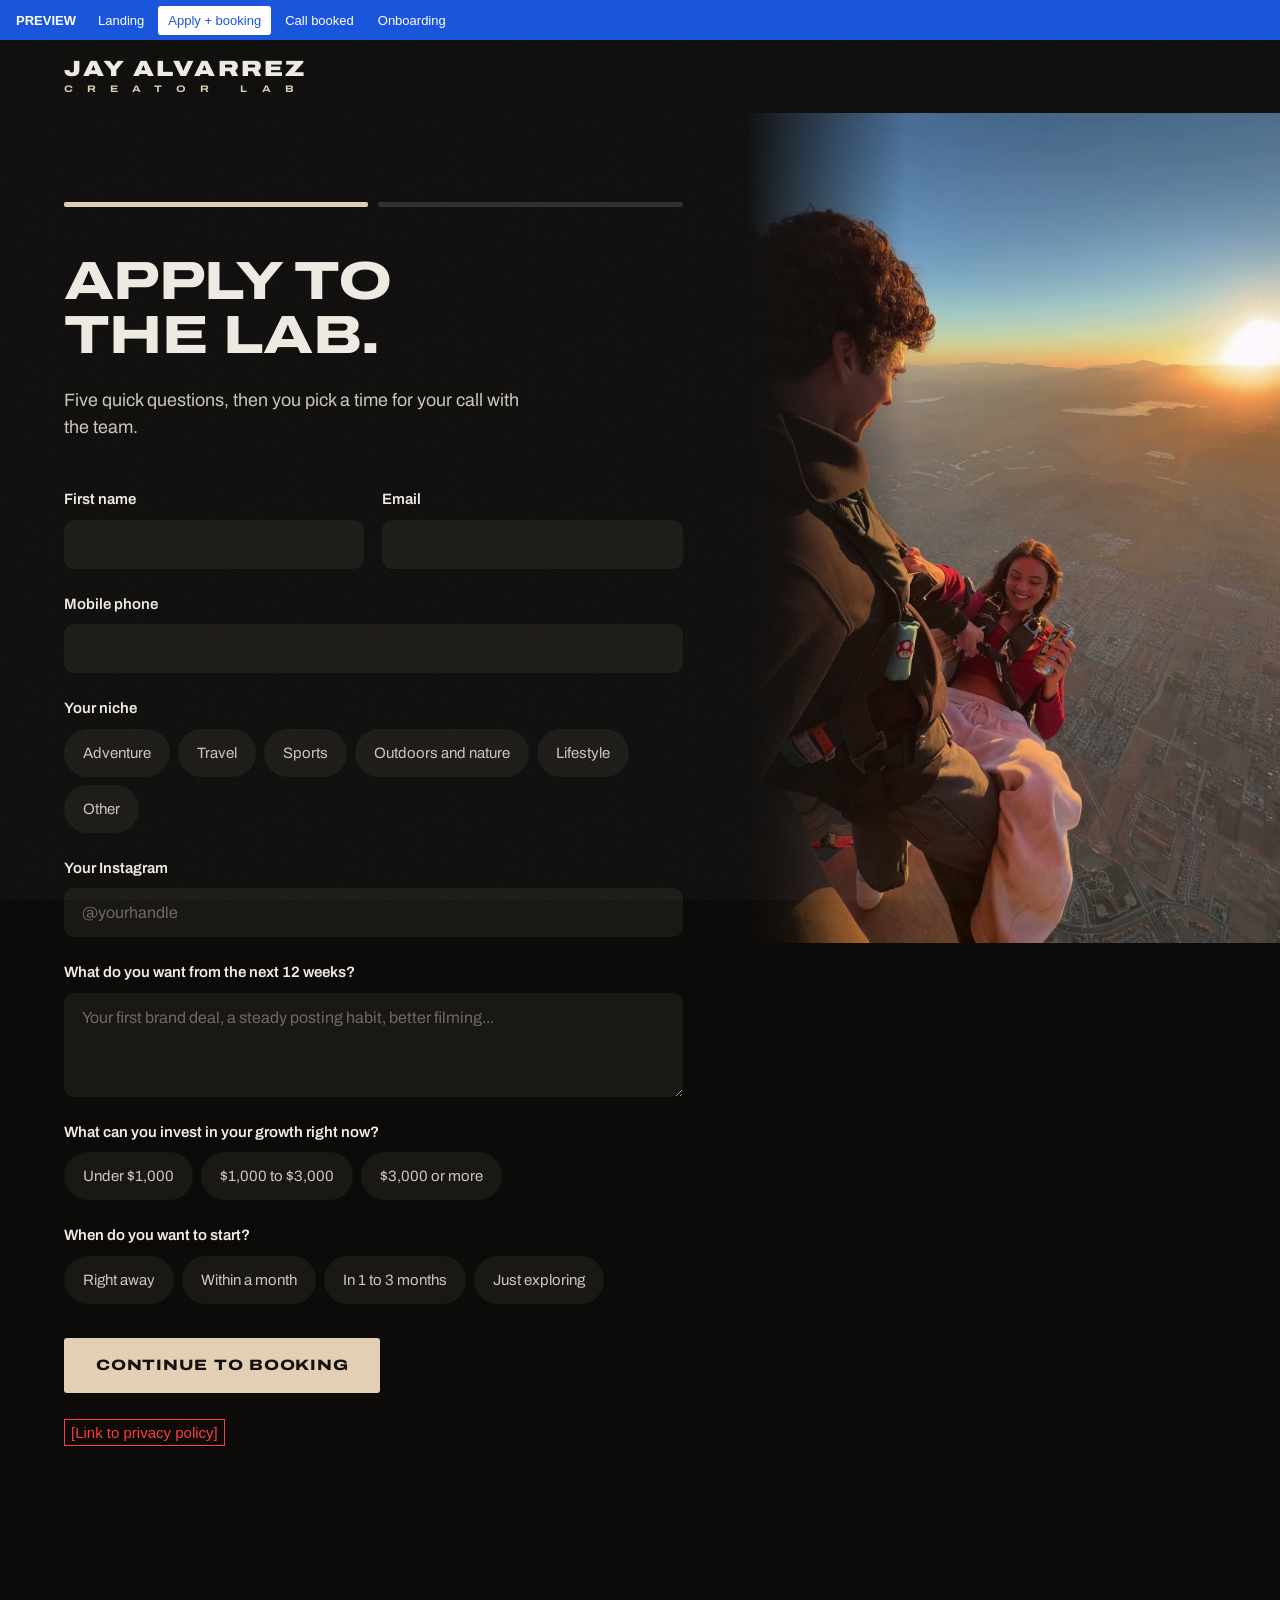
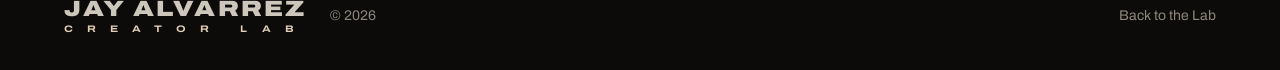
==== commit 7693c0fd: "Round 4, point 3: stacked JAY ALVARREZ wordmark in the top bar and footers Co-Authored-By: Claude Op" ====
--- a/apply.html
+++ b/apply.html
@@ -74,7 +74,7 @@
 </main>
 
 <footer>
-  <span class="label">© 2026 Jay Alvarrez Creator Lab</span>
+  <span class="copy"><a href="index.html" class="brand">JAY ALVARREZ<span>Creator Lab</span></a><span class="label">© 2026</span></span>
   <a class="label" href="index.html">Back to the Lab</a>
 </footer>
 
--- a/styles.css
+++ b/styles.css
@@ -33,22 +33,34 @@
 .narrow{max-width:720px;margin:0 auto}
 .head{margin-bottom:clamp(36px,5vw,64px)}
 
-/* buttons: editorial link, wide caps with a sand bar that stretches on hover */
-.btn{display:inline-block;padding:6px 0 12px;border:0;border-radius:0;background:linear-gradient(var(--sand),var(--sand)) 0 100%/40% 3px no-repeat;color:var(--ink);font:800 15px/1 var(--sans);font-stretch:125%;text-transform:uppercase;letter-spacing:.05em;cursor:pointer;transition:background-size .35s var(--ease),color .2s}
-.btn:hover{background-size:100% 3px}
-.btn:active{opacity:.75}
+/* buttons: solid sand block, wide caps, a light streak passes when it shows up and on hover */
+.btn{display:inline-block;position:relative;overflow:hidden;padding:20px 32px;border:0;border-radius:3px;background:var(--sand);color:#14110e;font:800 15px/1 var(--sans);font-stretch:125%;text-transform:uppercase;letter-spacing:.05em;text-align:center;cursor:pointer;-webkit-tap-highlight-color:transparent;transition:background-color .25s,transform .3s var(--ease),box-shadow .3s}
+.btn::after{content:"";position:absolute;inset:0;background:linear-gradient(105deg,transparent 35%,rgba(255,255,255,.55) 50%,transparent 65%);transform:translateX(-110%);pointer-events:none}
+.btn.shine::after,.btn:hover::after,.btn:active::after{animation:shine 1.1s var(--ease)}
+@keyframes shine{from{transform:translateX(-110%)}to{transform:translateX(110%)}}
+@media (hover:hover){.btn:hover,.btn.rv.in:hover{background:#f1e2cd;transform:translateY(-2px);box-shadow:0 10px 30px rgba(226,207,182,.25)}}
+.btn:active{background:#d6c0a4;transform:translateY(0);box-shadow:none}
+.btn:focus-visible{outline:2px solid var(--ink);outline-offset:3px}
+@media (max-width:900px){.btn{display:block;width:100%;padding:21px 24px}}
+@media (prefers-reduced-motion:reduce){.btn,.btn:hover{transition:none;transform:none}.btn::after{display:none}}
 .link{display:inline-block;padding:6px 0 12px;background:linear-gradient(var(--sand),var(--sand)) 0 100%/0 3px no-repeat;font:800 12px/1 var(--sans);font-stretch:125%;text-transform:uppercase;letter-spacing:.06em;color:var(--soft);transition:background-size .35s var(--ease),color .2s}
 .link:hover{background-size:100% 3px;color:var(--ink)}
-.btn.ghost{background-size:0 3px;color:var(--soft)}
-.btn.ghost:hover{background-size:100% 3px;color:var(--ink)}
-.btn.wide{margin-top:8px;justify-self:start;text-align:left}
+.btn.ghost{background:none;color:var(--soft);box-shadow:none;padding:6px 0 12px;width:auto;display:inline-block}
+.btn.ghost::after{display:none}
+.btn.ghost:hover{background:none;color:var(--ink);transform:none;box-shadow:none}
+.btn.wide{margin-top:8px;justify-self:start}
 .btns{display:flex;gap:28px;flex-wrap:wrap;align-items:center}
 
 /* nav */
 nav{position:sticky;top:0;z-index:20;display:flex;justify-content:space-between;align-items:center;padding:18px max(var(--pad),calc((100% - 1360px) / 2));background:rgba(12,11,10,.82);backdrop-filter:blur(16px)}
-nav .brand{display:flex;align-items:center;font:800 16px/1 var(--sans);font-stretch:110%;letter-spacing:.06em}
-nav .brand span{font-weight:400;font-stretch:100%;letter-spacing:0;color:var(--soft);margin-left:10px}
-nav .btn{font-size:12px;padding:8px 0 8px}
+/* wordmark: JAY ALVARREZ wide and heavy, CREATOR LAB spread underneath to the same width */
+.brand{display:inline-grid;gap:5px;line-height:1;font:900 22px/1 var(--sans);font-stretch:125%;letter-spacing:.1em;color:var(--ink)}
+.brand span{font-weight:700;font-size:9.5px;letter-spacing:1.48em;margin-right:-1.48em;color:var(--sand);text-transform:uppercase}
+@media (max-width:900px){.brand{font-size:18px}.brand span{font-size:8px;letter-spacing:1.42em;margin-right:-1.42em}}
+footer{align-items:center}
+footer .brand{color:var(--soft)}
+footer .copy{display:flex;align-items:center;gap:24px;flex-wrap:wrap}
+nav .btn{font-size:12px;padding:12px 18px;display:inline-block;width:auto}
 
 /* page with a photo: content left, photo pinned on the right */
 .page{display:grid;grid-template-columns:minmax(0,7fr) minmax(0,5fr);min-height:calc(100dvh - 70px)}
